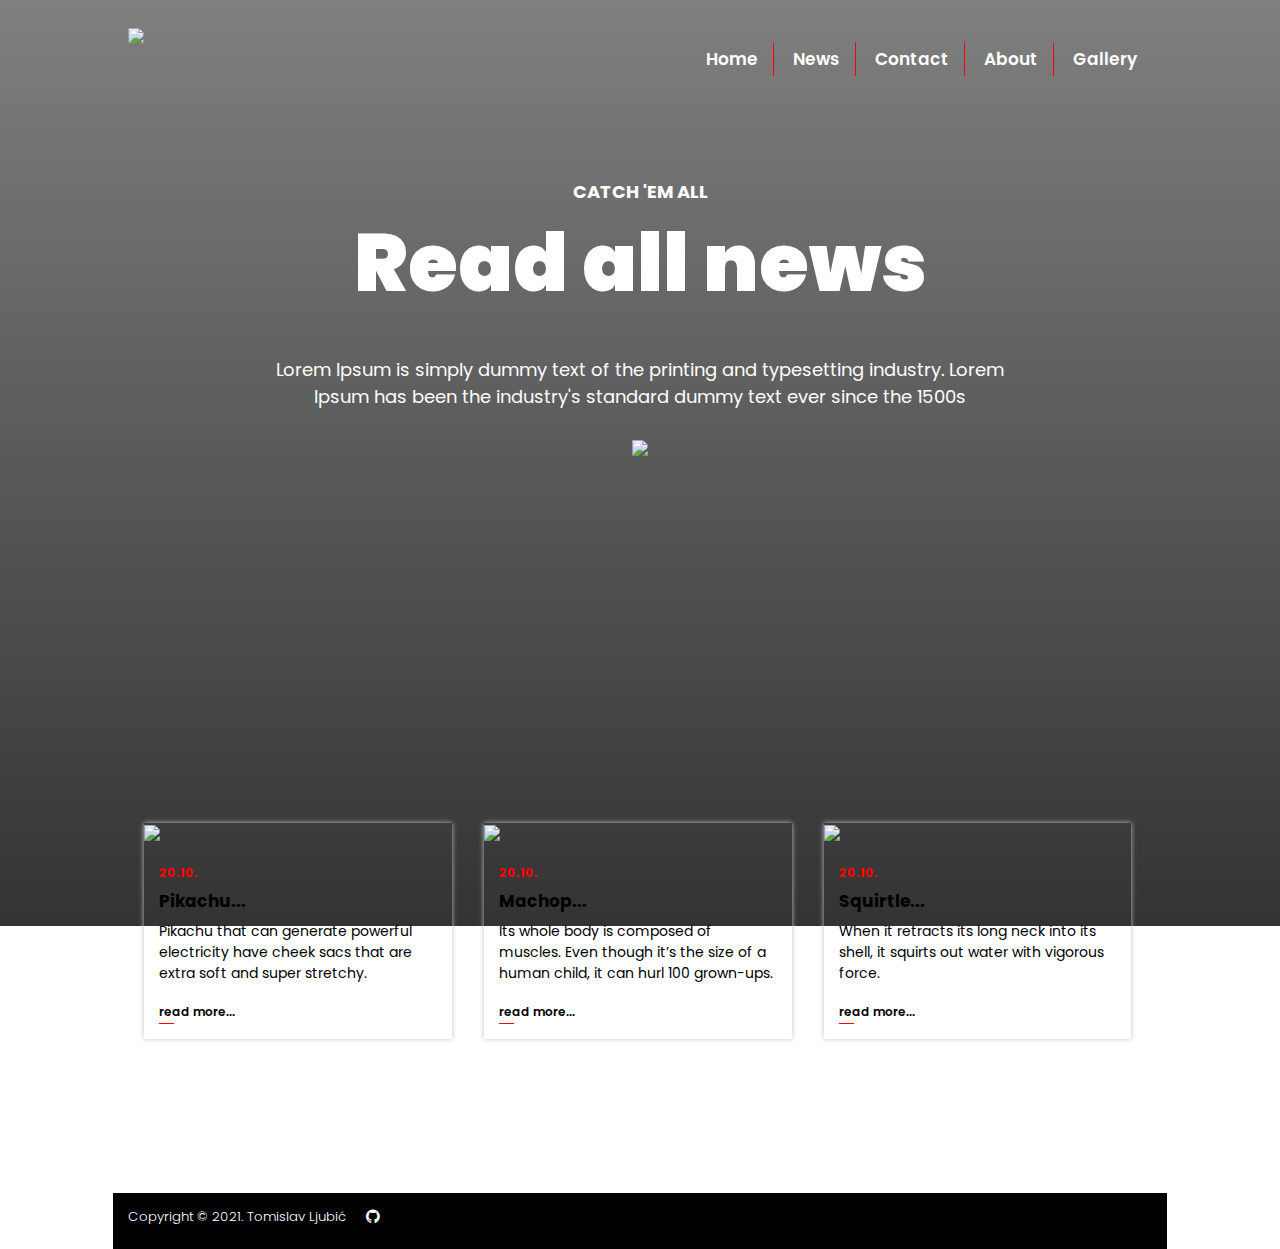
==== News.html @ d4885647 "Add files via upload" ====
<!DOCTYPE html>
<html lang="en">
<head>
    <meta charset="UTF-8">
    <meta http-equiv="X-UA-Compatible" content="IE=edge">
    <meta name="description" content="Projektni zadatak iz kolegija 'Napredne tehnike programiranja web servisa (.open-source)'">
    <meta name="keywords" content="HTML, CSS">
    <meta name="author" content="Tomislav Ljubić">
    <meta name="viewport" content="width=device-width, initial-scale=1.0">
    <link rel="stylesheet" href="style.css">

    <link rel="preconnect" href="https://fonts.googleapis.com">
    <link rel="preconnect" href="https://fonts.gstatic.com" crossorigin>
    <link href="https://fonts.googleapis.com/css2?family=Poppins&display=swap" rel="stylesheet">

    <link rel="stylesheet" href="https://cdnjs.cloudflare.com/ajax/libs/font-awesome/4.7.0/css/font-awesome.min.css">

    <title>Pokemons - News</title>
</head>
<body>

    <header>
        <nav>
            <div class="logo">
                <img src="Slike/Logo-pokemon.png">
            </div>

            <div class="navigation-list">
                <ul>
                    <li><a href="Index.html">Home</a></li>
                    <li><a href="News.html">News</a></li>
                    <li><a href="#">Contact</a></li>
                    <li><a href="#">About</a></li>
                    <li><a href="#">Gallery</a></li>
                </ul>
            </div>

        </nav>

        <div class="clear"></div>

        <div class="header-text">
            <h3>Catch 'em all</h3>
            <h1>Read all news</h1>
            <p>Lorem Ipsum is simply dummy text of the printing and typesetting industry. Lorem Ipsum has been the industry's standard dummy text ever since the 1500s</p>
            <img src="Slike/down-arrow (1).png">
        </div>

    </header>


    <main>
        <div class="news">
            <article>
                <a href="#"><img src="Slike/Pikachu.png"></a>
                <div class="content">
                    <h4>20.10.</h4>
                    <a href="#"><h3>Pikachu...</h3></a>
                    <p>Pikachu that can generate powerful electricity have cheek sacs that are extra soft and super stretchy.</p>
                    <a href="#"><span class="line">read more...</span></a>
                </div>
            </article>

            <article>
                <a href="#"><img src="Slike/Machop.png"></a>
                <div class="content">
                    <h4>20.10.</h4>               
                    <a href="#"><h3>Machop...</h3></a>
                    <p>Its whole body is composed of muscles. Even though it’s the size of a human child, it can hurl 100 grown-ups.</p>
                    <a href="#"><span class="line">read more...</span></a>
                </div>
            </article>

            <article>
                <a href=#><img src="Slike/Squirtle.png"></a>
                <div class="content">
                    <h4>20.10.</h4>
                    <a href="#"><h3>Squirtle...</h3></a>
                    <p>When it retracts its long neck into its shell, it squirts out water with vigorous force.</p>
                    <a href="#"><span class="line">read more...</span></a>
                </div>
            </article>

            
            <div class="clear"></div>
            
        </div>

    </main>

    <footer>
        <div>
            <h5>Copyright © 2021. Tomislav Ljubić</h5>
            <a href="https://github.com/TLjubic-TVZ"><i class="fa fa-github"></i></a>
            <div class="clear"></div>
        </div>
        
        
    </footer>
    
</body>
</html>
---- style.css ----
body {
    margin: 0;
    padding: 0;
    font-family: 'Poppins';
}

/* HEADER */

header {
    background: linear-gradient(0deg, rgba(0, 0, 0, 0.8), rgba(0, 0, 0, 0.5)), url(Slike/Bg.PNG);
    background-repeat: no-repeat;
    background-size: cover;

    padding-top: 2%;
    min-height: 100vh;
}


/* NAVIGATION */

nav {
    width: 80%;
    margin: 0 auto;
}

.logo {
    width: 15%;
    float: left;
}
.logo img {
    width: 60%;
    object-fit: cover;
}

.navigation-list {
    width: 85%;
    float: left;
    text-align: right;
}
.clear {
    clear: both !important;
}
.navigation-list ul {
    margin-top: 20px;
}
.navigation-list ul li {
    display: inline-block;
}
.navigation-list ul li a {
    text-decoration: none;
    font-size: 17px;
    font-family: "Poppins";
    font-weight: 600;
    color: white;
    padding: 5px 15px;
    border-right: 1px solid red;
}
.navigation-list ul li:nth-child(5) a {
    border: none;
}


/* TITLE - INTRO */

.header-text {
    margin-top: 10vh;
    text-align: center;
}
.header-text h3 {
    font-size: 18px;
    color: white; 
    text-transform: uppercase;
    text-align: center;
}
.header-text h1 {
    font-size: 80px;
    color: white;
    font-weight: 900;
    text-align: center;
    margin-top: -20px;
}
.red-bold {
    color: red;
    text-transform: uppercase;
}
.header-text p {
    font-size: 18px;
    color: white;
    text-align: center;
    width: 60%;
    margin: -20px auto 0;
}
.header-text img {
    width: 40px;
    margin-top: 30px;
}



/* MAIN - NEWS */

main {
    width: 80%;
    margin: -10% auto 0;
    /*background-color: white;*/
    padding: 2%;
}
.news article {
    width: 30%;
    margin: 0 1.6%;
    /*background-color: white;*/

    -webkit-box-shadow: 0px 0px 5px 0px rgba(194,194,194,1);
    -moz-box-shadow: 0px 0px 5px 0px rgba(194,194,194,1);
    box-shadow: 0px 0px 5px 0px rgba(194,194,194,1);

    float: left;
}
.news article img {
    width: 100%;
    object-fit: cover;
}
.news .content {
    padding: 0 15px 15px;
}
.news article h4 {
    font-size: 12px;
    color: red;
}
.news article h3 {
    font-size: 17px;
    margin-top: -10px;
}
.news article p {
    font-size: 14px;
    margin-top: -10px;
}
.news article a {
    text-decoration: none;
    color: black;
    font-size: 12px;
    font-weight: 600;
}
.news article a .line:after {
    content: "";
    display: block;
    width: 15px;
    border-top: 1px solid red;

}
.button {
    text-align: center;
}
.button a {
    text-align: center;
    margin-top: 30px;
    background-color: black;
    color: white;
    display: inline-block;
    text-decoration: none;
    padding: 5px 15px;
}



/* ABOUT */
.about {
    width: 100%;
    margin: 10% auto 0;
}
.about figure {
    width: 40%;
    float: left;
}
.about figure img {
    width: 100%;
    object-fit: cover;
}
.about .about-content {
    padding: 2%;
}



/* FOOTER */
footer {
    background-color: black;
    width: 80%;
    margin: 10% auto 0;
    padding: 15px 15px 0;
}
footer h5 {
    color: white;
    font-weight: 300;
    float: left;
    margin-top: -1px;
}
footer i {
    float: left;
    margin-left: 20px;
    font-size: 100px;
    color: white;
}
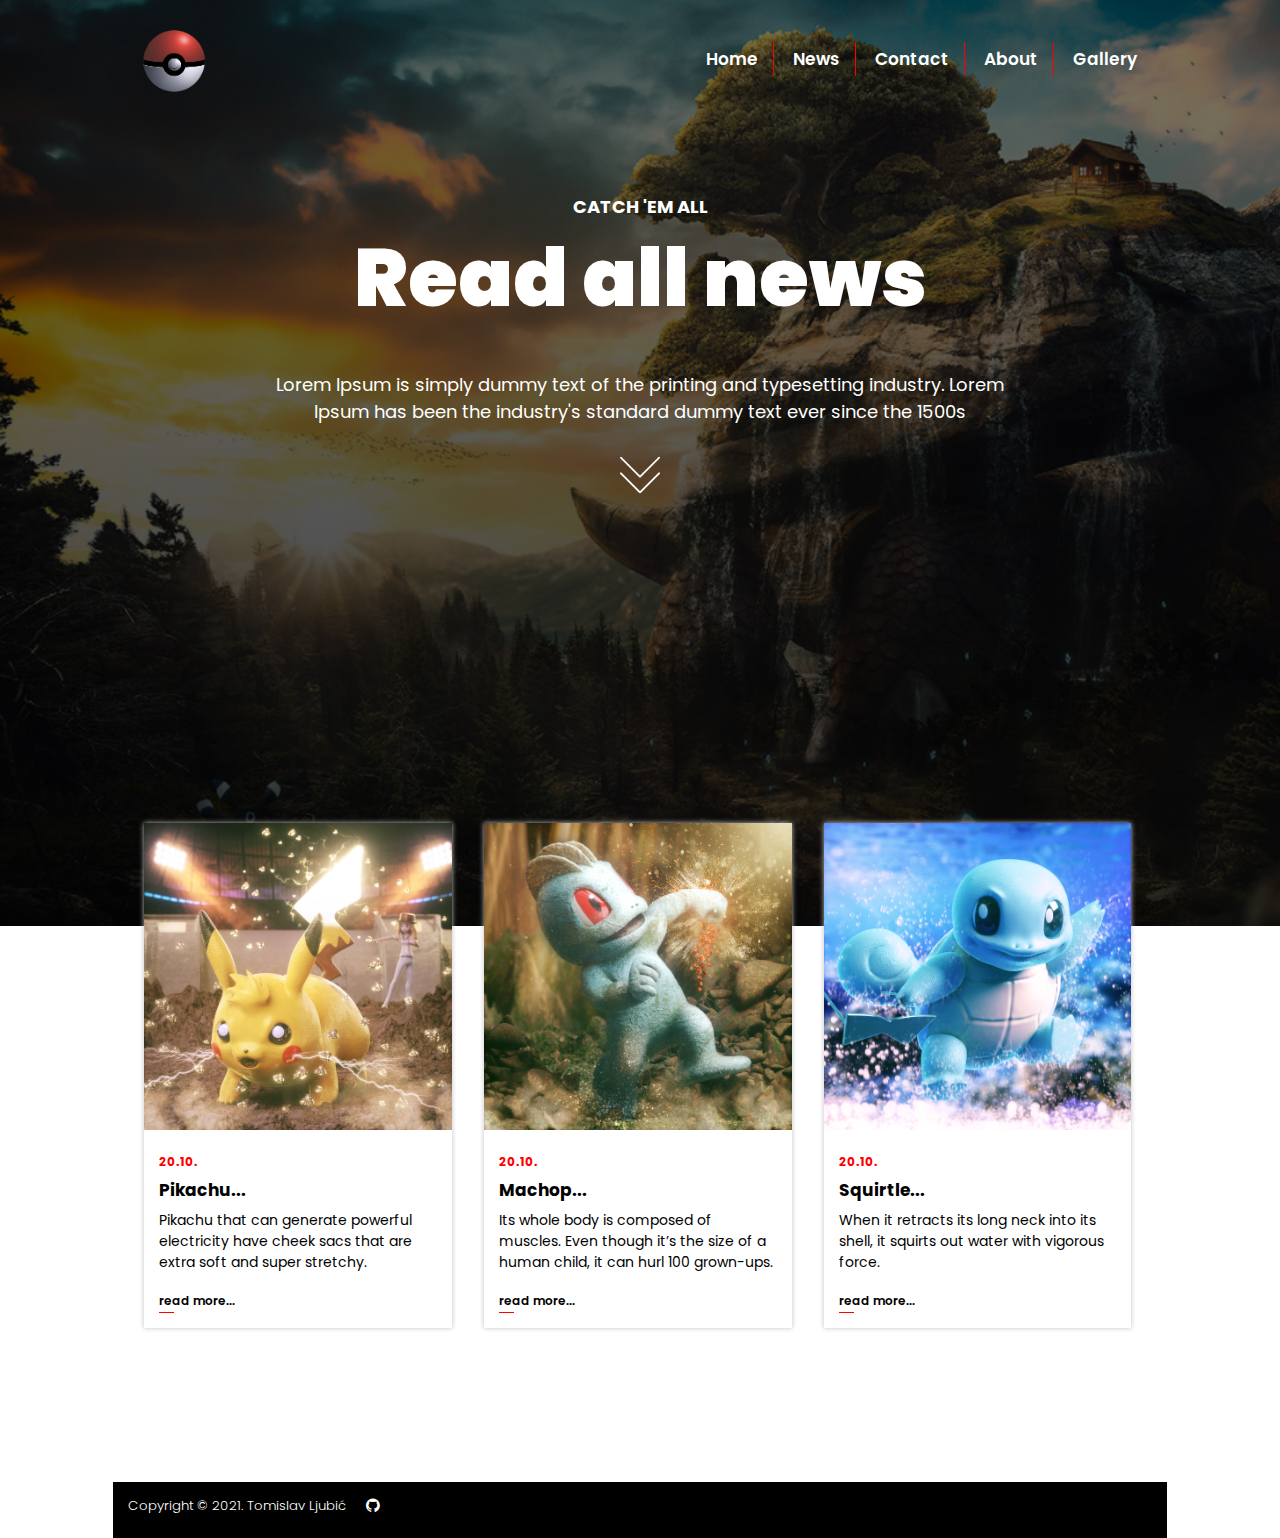
==== commit 5f506188: "Add files via upload" ====
--- a/News.html
+++ b/News.html
@@ -29,9 +29,9 @@
                 <ul>
                     <li><a href="Index.html">Home</a></li>
                     <li><a href="News.html">News</a></li>
-                    <li><a href="#">Contact</a></li>
-                    <li><a href="#">About</a></li>
-                    <li><a href="#">Gallery</a></li>
+                    <li><a href="Contact.html">Contact</a></li>
+                    <li><a href="About.html">About</a></li>
+                    <li><a href="Gallery.html">Gallery</a></li>
                 </ul>
             </div>
 
@@ -52,32 +52,32 @@
     <main>
         <div class="news">
             <article>
-                <a href="#"><img src="Slike/Pikachu.png"></a>
+                <a href="Article.html"><img src="Slike/Pikachu.png"></a>
                 <div class="content">
                     <h4>20.10.</h4>
-                    <a href="#"><h3>Pikachu...</h3></a>
+                    <a href="Article.html"><h3>Pikachu...</h3></a>
                     <p>Pikachu that can generate powerful electricity have cheek sacs that are extra soft and super stretchy.</p>
-                    <a href="#"><span class="line">read more...</span></a>
+                    <a href="Article.html"><span class="line">read more...</span></a>
                 </div>
             </article>
 
             <article>
-                <a href="#"><img src="Slike/Machop.png"></a>
+                <a href="Article.html"><img src="Slike/Machop.png"></a>
                 <div class="content">
                     <h4>20.10.</h4>               
-                    <a href="#"><h3>Machop...</h3></a>
+                    <a href="Article.html"><h3>Machop...</h3></a>
                     <p>Its whole body is composed of muscles. Even though it’s the size of a human child, it can hurl 100 grown-ups.</p>
-                    <a href="#"><span class="line">read more...</span></a>
+                    <a href="Article.html"><span class="line">read more...</span></a>
                 </div>
             </article>
 
             <article>
-                <a href=#><img src="Slike/Squirtle.png"></a>
+                <a href="Article.html"><img src="Slike/Squirtle.png"></a>
                 <div class="content">
                     <h4>20.10.</h4>
-                    <a href="#"><h3>Squirtle...</h3></a>
+                    <a href="Article.html"><h3>Squirtle...</h3></a>
                     <p>When it retracts its long neck into its shell, it squirts out water with vigorous force.</p>
-                    <a href="#"><span class="line">read more...</span></a>
+                    <a href="Article.html"><span class="line">read more...</span></a>
                 </div>
             </article>
 
--- a/style.css
+++ b/style.css
@@ -179,6 +179,143 @@
 .about .about-content {
     padding: 2%;
 }
+
+
+
+/* ARTICLE DETAILS */
+.article-header {
+    background: linear-gradient(0deg, rgba(0, 0, 0, 0.8), rgba(0, 0, 0, 0.5)), url(Slike/Pikachu.png);
+    background-repeat: no-repeat;
+    background-size: cover;
+}
+.article-main {
+    background-color: white;
+    width: 70%;
+
+    -webkit-box-shadow: 0px 0px 5px 0px rgba(194,194,194,1);
+    -moz-box-shadow: 0px 0px 5px 0px rgba(194,194,194,1);
+    box-shadow: 0px 0px 5px 0px rgba(194,194,194,1);
+}
+.article-details {
+    padding: 5% 10%;
+}
+.article-details a {
+    background-color: black;
+    color: white;
+    text-decoration: none;
+    padding: 5px 10px; 
+    margin-top: 20px;
+    display: inline-block;
+}
+.article-details figure {
+    width: 30%;
+    margin: 1.6%; 
+    float: left;
+}
+.article-details figure img {
+    width: 100%;
+    height: 100%;
+    object-fit: cover;
+}
+
+
+
+/* CONTACT */
+.contact-main {
+    background-color: white;
+    width: 70%;
+
+    -webkit-box-shadow: 0px 0px 5px 0px rgba(194,194,194,1);
+    -moz-box-shadow: 0px 0px 5px 0px rgba(194,194,194,1);
+    box-shadow: 0px 0px 5px 0px rgba(194,194,194,1);
+}
+.contact-details {
+    padding: 5% 10%;
+}
+
+form {
+    width: 100%;
+}
+form input,
+form textarea {
+    background-color: #E7E7E7;
+    border: none;
+    outline: none;
+    padding: 7px;
+    width: 70%;
+}
+form input[type="submit"] {
+    background-color: #D5F9D3 !important;
+    text-transform: uppercase;
+    padding: 10px 20px;
+    font-weight: 600;
+    font-size: 12px;
+    width: 30%;
+}
+form input[type="submit"]:hover {
+    cursor: pointer;
+}
+
+
+
+/* GALLERY */
+.gallery-main {
+    background-color: white;
+    width: 85%;
+    padding-bottom: 50px;
+
+    
+}
+.gallery-details figure {
+    display: block;
+    margin-block-start: 0em;
+    margin-block-end: 0em;
+    margin-inline-start: 0px;
+    margin-inline-end: 0px;
+}
+.gallery-details {
+    display: flex;
+}
+.gallery-details figure {
+    width: 20%;
+    height: 400px;
+    transition: 0.3s;
+    background-color: black;
+}
+.gallery-details figure img {
+    width: 100%;
+    height: 100%;
+    object-fit: cover;
+    opacity: 0.5;
+    transition: 0.3s;
+}
+.gallery-details figure:hover {
+    width: 50%;
+}
+.gallery-details figure:hover img {
+    opacity: 1;
+}
+.sec2 {
+    margin-top: 50px;
+}
+
+
+
+
+/* ABOUT */
+.about-main {
+    background-color: white;
+    width: 70%;
+
+    -webkit-box-shadow: 0px 0px 5px 0px rgba(194,194,194,1);
+    -moz-box-shadow: 0px 0px 5px 0px rgba(194,194,194,1);
+    box-shadow: 0px 0px 5px 0px rgba(194,194,194,1);
+}
+.about-details {
+    padding: 5% 10%;
+}
+
+
 
 
 
